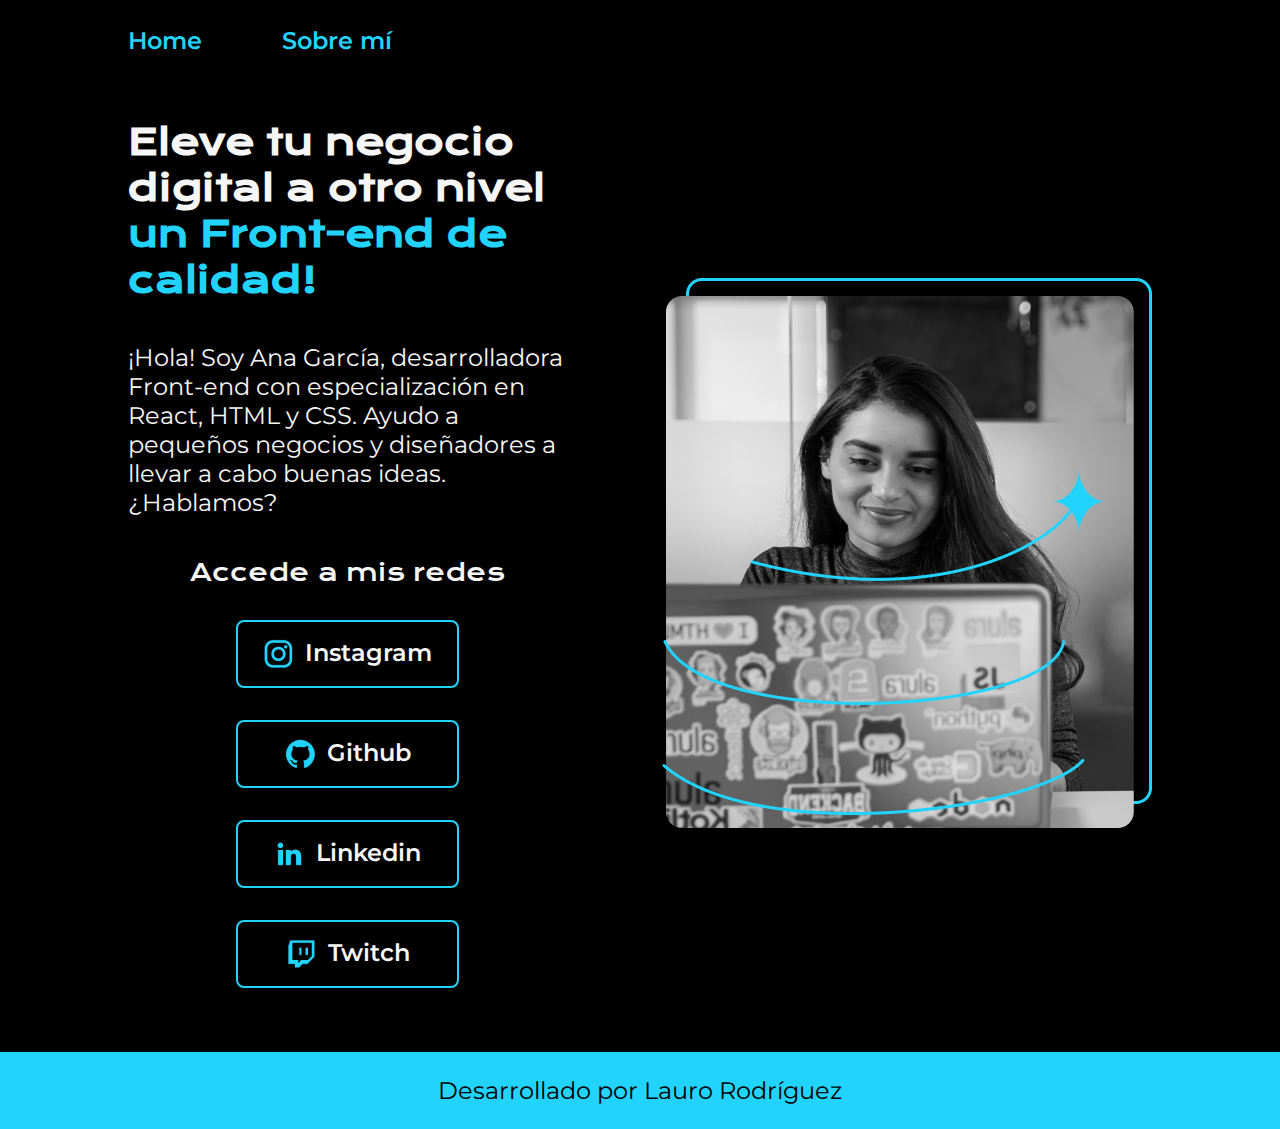
==== index.html @ 9a3cf5bb "Borrador portafolio" ====
<!DOCTYPE html>
<html lang="es-mx">
<head>
    <meta charset="UTF-8">
    <meta name="viewport" content="width=device-width, initial-scale=1.0">
    <title>Portafolio</title>
    <link rel="stylesheet" href="./styles/style.css">
</head>
<body>
    <header class="header">
        <nav class="header__menu">
            <a class="header__menu__link" href="index.html">Home</a>
            <a class="header__menu__link" href="about.html">Sobre mí</a>
        </nav>
    </header>
    <main class="presentacion">
        <section class="presentacion__contenido">
            <h1 class="presentacion__contenido__titulo">Eleve tu negocio digital a otro nivel <strong class="titulo_destaque">un Front-end de calidad!</strong> </h1>
            <p class="presentacion__contenido_texto">
                ¡Hola! Soy Ana García, desarrolladora Front-end con especialización en React, HTML y CSS. 
                Ayudo a pequeños negocios y diseñadores a llevar a cabo buenas ideas. ¿Hablamos?
            </p>
            <div class="presentacion__contenido__enlaces">
                <h2 class="presentacion__contenido__enlaces__subtitulo">Accede a mis redes</h2>
                <a class="presentacion__contenido__enlaces__link" href="https://www.instagram.com/">
                    <img src="./assets/instagram.png">
                    Instagram</a>                
                <a class="presentacion__contenido__enlaces__link" href="https://github.com/">
                    <img src="./assets/github.png">
                    Github</a>
                <a class="presentacion__contenido__enlaces__link" href="https://www.linkedin.com/">
                    <img src="./assets/linkedin.png">
                    Linkedin</a>
                <a class="presentacion__contenido__enlaces__link" href="https://www.twitch.tv/?lang=es-mx">
                    <img src="./assets/twitch.png">
                    Twitch</a>                      
            </div>
        </section>
        <img class="presentacion__imagen" src="./assets/Imagem.png" alt="Imagen de Ana García trabajando">
    </main>
    <footer class="footer">
        <p>Desarrollado por Lauro Rodríguez</p>
    </footer>
</body>
</html>
---- styles/style.css ----
@import url('https://fonts.googleapis.com/css2?family=Krona+One&family=Montserrat:ital,wght@0,100..900;1,100..900&display=swap');
* {
    padding: 0%;
    margin: 0%;
}

:root {
    --color-primario:#000000;
    --color-secundario: #F6F6F6;
    --color-terciario: #22D4FD;
    --color-hover: #272727;

    --fuente-montserrat: "Montserrat", serif;
    --fuente-krona: "Krona One", serif;
}

.header {
    padding: 2% 0% 0% 10%;
}

.header__menu {
    display: flex;
    gap: 80px;

}

.header__menu__link {
    font-family: var(--fuente-montserrat);
    font-size: 1.5rem;
    font-weight: 600;
    color: var(--color-terciario);
    text-decoration: none;
}
body {  
    background-color: var(--color-primario);
    color: var(--color-secundario);
    box-sizing: border-box;
}

.presentacion {
    display: flex;
    align-items: center;
    padding: 5% 10%;
    justify-content: space-between;
    gap: 96px;
}

.presentacion__contenido {
    width: 50%;
    display: flex;
    flex-direction: column;
    gap: 40px;
}

.presentacion__contenido__titulo {
    font-size: 2.25rem;
    font-family: var(--fuente-krona);
}

.titulo_destaque {
    color: var(--color-terciario);
}

.presentacion__contenido_texto {
    font-size: 1.5rem;
    font-family: var(--fuente-montserrat);
}

.presentacion__contenido__enlaces {
    display: flex;
    justify-content: space-between;
    flex-direction: column;
    align-items: center;
    gap: 32px;
}

.presentacion__contenido__enlaces__link {
    width: 50%;
    text-align: center;
    padding: 16px 0px;
    border-radius: 8px;
    font-family: var(--fuente-montserrat);
    font-size: 1.5rem;
    font-weight: 600;
    text-decoration: none;
    color: var(--color-secundario);
    border: 2px solid var(--color-terciario);
    display: flex;
    justify-content: center;
    gap: 10px;
}

.presentacion__contenido__enlaces__link:hover {
    background-color: var(--color-hover);
}

.presentacion__contenido__enlaces__subtitulo {
    font-family: var(--fuente-krona);
    font-size: 1.5rem;
    font-weight: 400;
}

.presentacion__imagen {
    width: 50%;
}

.footer {
    background-color: var(--color-terciario);
    padding: 24px;
    color: var(--color-primario);
    text-align: center;
    font-family: "Montserrat", serif;
    font-size: 24px;
    font-weight: 400;
}

@media (max-width: 1000px) {
    .header{
        padding: 10%;
    }
    .header__menu{
        justify-content: center;
    }
    .presentacion{
        flex-direction: column-reverse;
        padding: 5%;
    }
    .presentacion__contenido{
        width: auto;
    }
    .presentacion__imagen{
        width: 75%;
    }
}
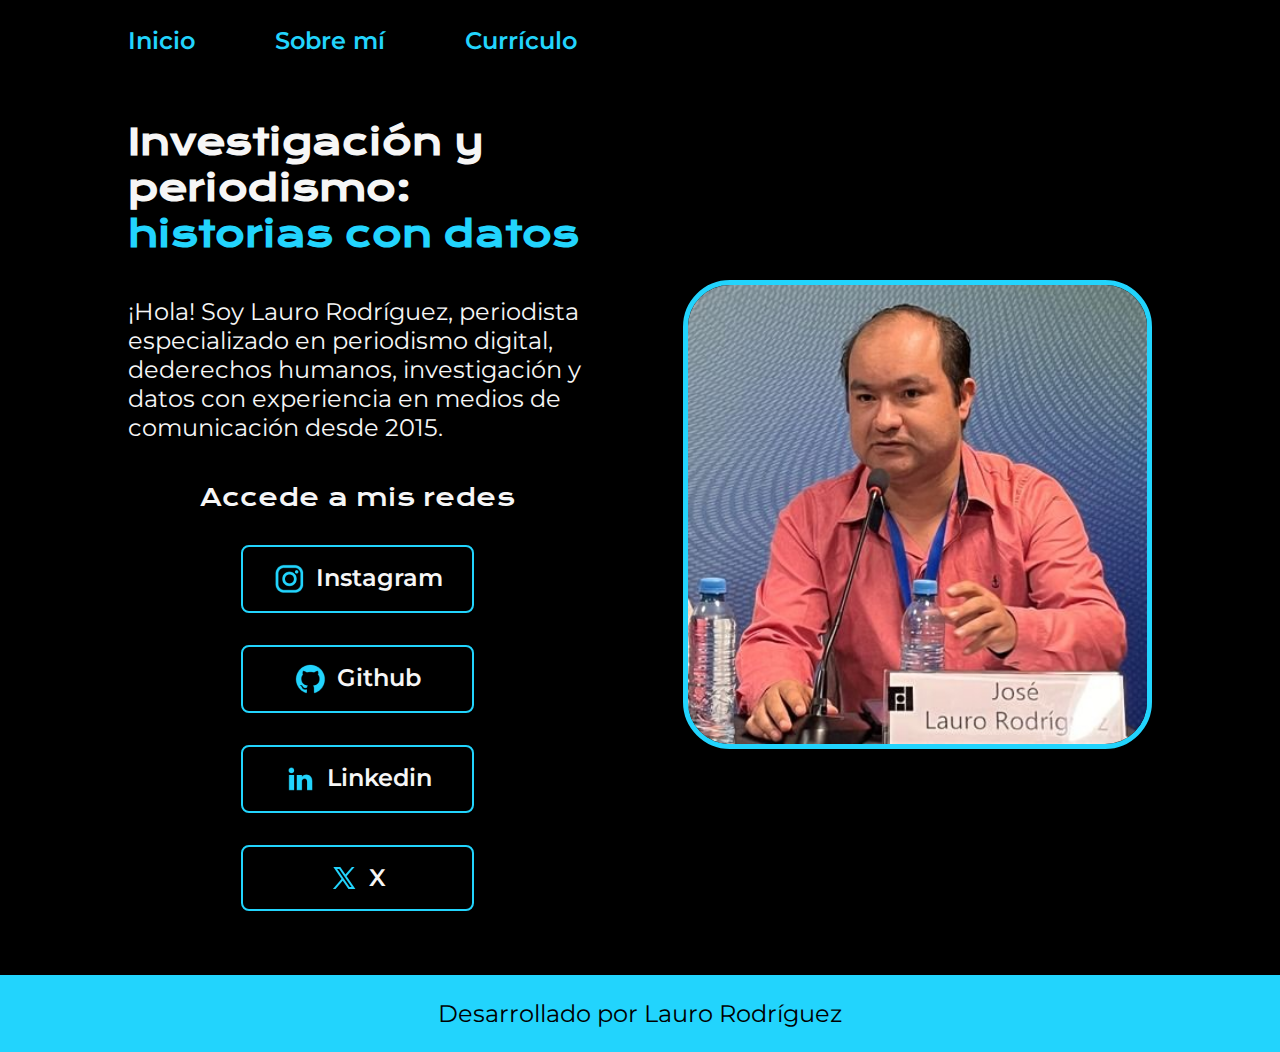
==== commit 756ca97a: "actualización portafolio Lauro enero 2025" ====
--- a/index.html
+++ b/index.html
@@ -3,40 +3,42 @@
 <head>
     <meta charset="UTF-8">
     <meta name="viewport" content="width=device-width, initial-scale=1.0">
-    <title>Portafolio</title>
+    <title>Portafolio Lauro Rodríguez</title>
     <link rel="stylesheet" href="./styles/style.css">
 </head>
 <body>
     <header class="header">
         <nav class="header__menu">
-            <a class="header__menu__link" href="index.html">Home</a>
+            <a class="header__menu__link" href="index.html">Inicio</a>
             <a class="header__menu__link" href="about.html">Sobre mí</a>
+            <a class="header__menu__link" href="cv.html">Currículo</a>
         </nav>
     </header>
     <main class="presentacion">
         <section class="presentacion__contenido">
-            <h1 class="presentacion__contenido__titulo">Eleve tu negocio digital a otro nivel <strong class="titulo_destaque">un Front-end de calidad!</strong> </h1>
+            <h1 class="presentacion__contenido__titulo">Investigación y periodismo: 
+                <strong class="texto_destaque">historias con datos</strong> </h1>
             <p class="presentacion__contenido_texto">
-                ¡Hola! Soy Ana García, desarrolladora Front-end con especialización en React, HTML y CSS. 
-                Ayudo a pequeños negocios y diseñadores a llevar a cabo buenas ideas. ¿Hablamos?
+                ¡Hola! Soy Lauro Rodríguez, periodista especializado en periodismo digital, dederechos humanos, 
+                investigación y datos con experiencia en medios de comunicación desde 2015.
             </p>
             <div class="presentacion__contenido__enlaces">
                 <h2 class="presentacion__contenido__enlaces__subtitulo">Accede a mis redes</h2>
-                <a class="presentacion__contenido__enlaces__link" href="https://www.instagram.com/">
+                <a class="presentacion__contenido__enlaces__link" href="https://www.instagram.com/laurorodriguez_/">
                     <img src="./assets/instagram.png">
                     Instagram</a>                
-                <a class="presentacion__contenido__enlaces__link" href="https://github.com/">
+                <a class="presentacion__contenido__enlaces__link" href="https://github.com/jolarove/">
                     <img src="./assets/github.png">
                     Github</a>
-                <a class="presentacion__contenido__enlaces__link" href="https://www.linkedin.com/">
+                <a class="presentacion__contenido__enlaces__link" href="https://www.linkedin.com/in/lauro-rodr%C3%ADguez-ab3a21198/">
                     <img src="./assets/linkedin.png">
                     Linkedin</a>
-                <a class="presentacion__contenido__enlaces__link" href="https://www.twitch.tv/?lang=es-mx">
-                    <img src="./assets/twitch.png">
-                    Twitch</a>                      
+                <a class="presentacion__contenido__enlaces__link" href="https://x.com/laurorodriguez_">
+                    <img src="./assets/twitter-novo.png">
+                    X</a>                      
             </div>
         </section>
-        <img class="presentacion__imagen" src="./assets/Imagem.png" alt="Imagen de Ana García trabajando">
+        <img class="presentacion__imagen" src="./assets/lauro-rodriguez.jpg" alt="Imagen de Lauro Rodríguez">
     </main>
     <footer class="footer">
         <p>Desarrollado por Lauro Rodríguez</p>
--- a/styles/style.css
+++ b/styles/style.css
@@ -57,13 +57,36 @@
     font-family: var(--fuente-krona);
 }
 
-.titulo_destaque {
+.texto_destaque {
     color: var(--color-terciario);
 }
 
 .presentacion__contenido_texto {
     font-size: 1.5rem;
     font-family: var(--fuente-montserrat);
+}
+
+.presentacion__contenido__titulo2 {
+    font-size: 1.5rem;
+    font-family: var(--fuente-montserrat);
+}
+
+.link_interior {
+    color: var(--color-terciario);
+    text-decoration: none;
+}
+
+.link_interior:hover {
+    background-color: var(--color-secundario);
+    color: var(--color-hover);
+}
+
+.presentacion__lista {
+    font-family: var(--fuente-montserrat);
+    font-size: 1rem;
+    display: flex;
+    flex-direction: column;
+    gap: 20px;
 }
 
 .presentacion__contenido__enlaces {
@@ -102,6 +125,8 @@
 
 .presentacion__imagen {
     width: 50%;
+    border: solid var(--color-terciario) 5px;
+    border-radius: 10%;
 }
 
 .footer {
@@ -120,6 +145,10 @@
     }
     .header__menu{
         justify-content: center;
+        gap: 30px;
+    }
+    .header__menu__link{
+        font-size: 1rem;
     }
     .presentacion{
         flex-direction: column-reverse;
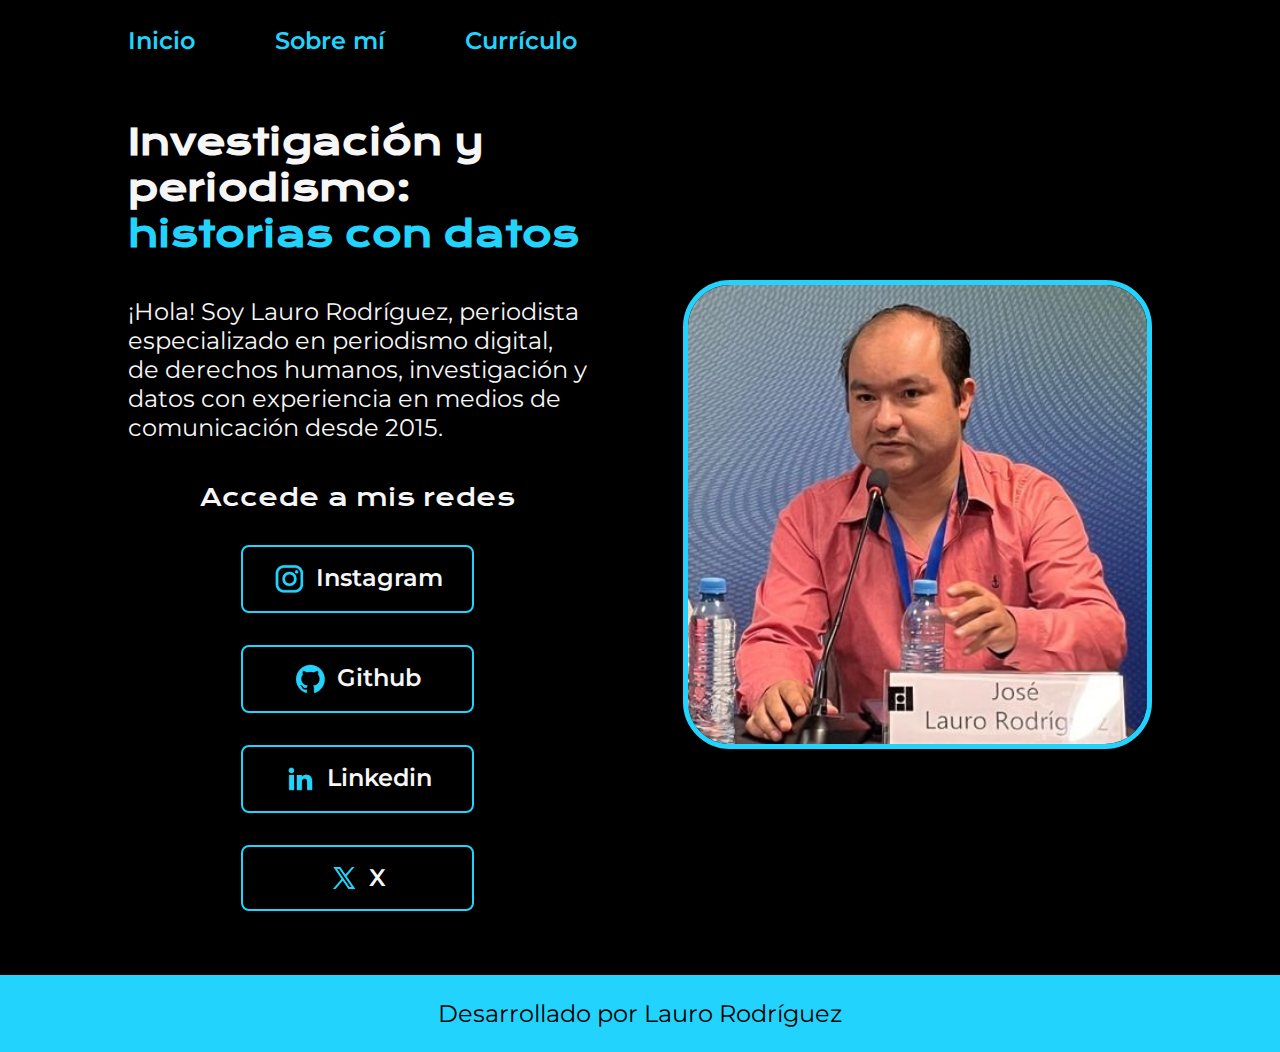
==== commit 22fe2b8f: "Actualización CV" ====
--- a/index.html
+++ b/index.html
@@ -19,7 +19,7 @@
             <h1 class="presentacion__contenido__titulo">Investigación y periodismo: 
                 <strong class="texto_destaque">historias con datos</strong> </h1>
             <p class="presentacion__contenido_texto">
-                ¡Hola! Soy Lauro Rodríguez, periodista especializado en periodismo digital, dederechos humanos, 
+                ¡Hola! Soy Lauro Rodríguez, periodista especializado en periodismo digital, de derechos humanos, 
                 investigación y datos con experiencia en medios de comunicación desde 2015.
             </p>
             <div class="presentacion__contenido__enlaces">
--- a/styles/style.css
+++ b/styles/style.css
@@ -159,5 +159,6 @@
     }
     .presentacion__imagen{
         width: 75%;
+        height: auto;
     }
 }